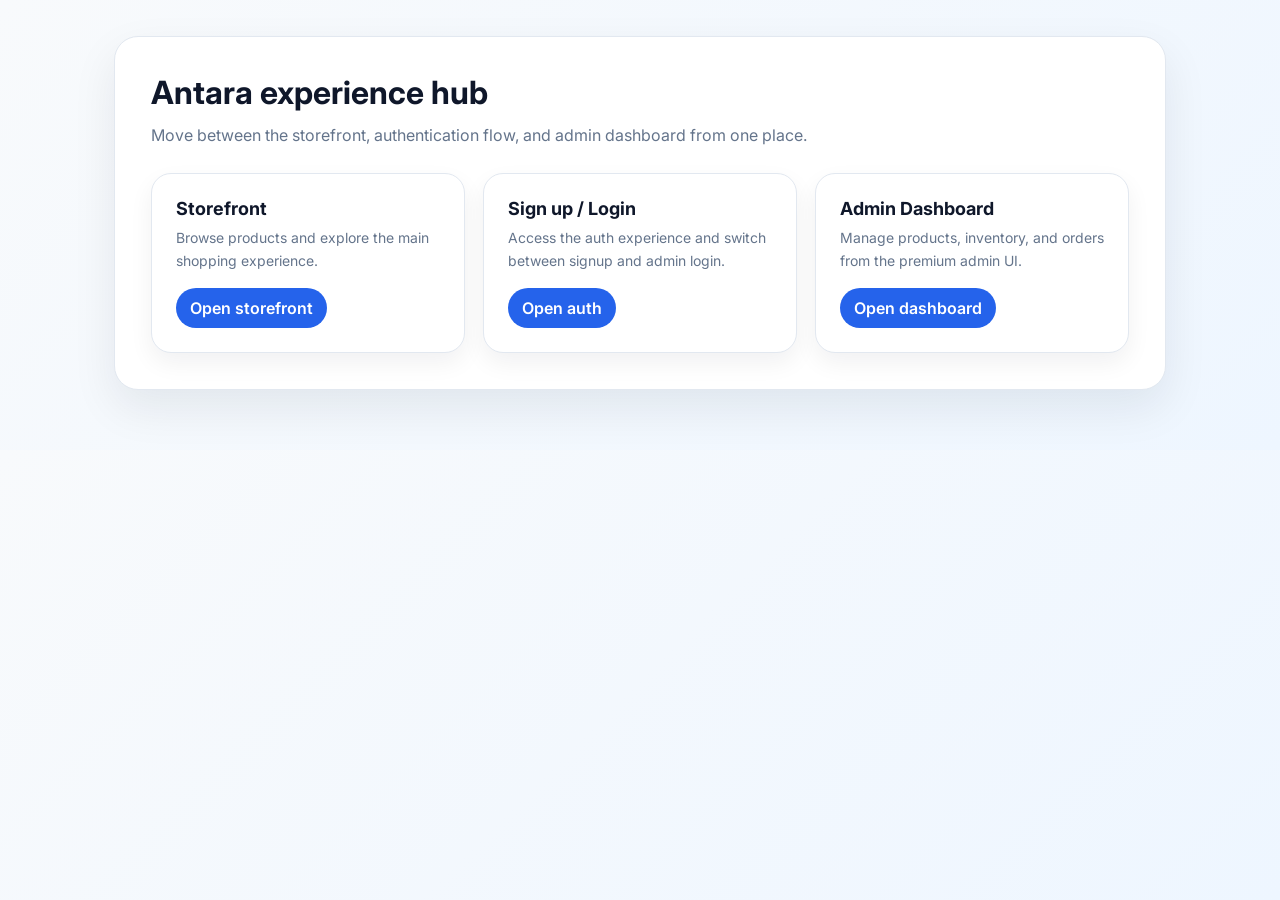
==== index.html @ 6d06340d "Bugs fix" ====
<!DOCTYPE html>
<html lang="en">
<head>
  <meta charset="UTF-8" />
  <meta name="viewport" content="width=device-width, initial-scale=1.0" />
  <title>Antara — Unified Experience</title>
  <link rel="preconnect" href="https://fonts.googleapis.com" />
  <link href="https://fonts.googleapis.com/css2?family=Inter:wght@400;500;600;700;800&display=swap" rel="stylesheet" />
  <style>
    :root {
      --bg:#f8fafc; --surface:#ffffff; --text:#0f172a; --muted:#64748b; --primary:#2563eb; --border:#e2e8f0;
    }
    * { box-sizing: border-box; }
    body {
      margin: 0;
      font-family: 'Inter', sans-serif;
      background: linear-gradient(135deg, #f8fafc 0%, #eef6ff 100%);
      color: var(--text);
    }
    .wrap { max-width: 1100px; margin: 0 auto; padding: 36px 24px 60px; }
    .hero { background: var(--surface); border:1px solid var(--border); border-radius:24px; padding:36px; box-shadow: 0 18px 45px rgba(15,23,42,.08); }
    .hero h1 { margin: 0 0 10px; font-size: 32px; }
    .hero p { margin: 0; color: var(--muted); line-height:1.7; }
    .grid { display:grid; grid-template-columns: repeat(3, 1fr); gap: 18px; margin-top: 24px; }
    .card { background: var(--surface); border:1px solid var(--border); border-radius:20px; padding:24px; box-shadow: 0 10px 24px rgba(15,23,42,.06); }
    .card h3 { margin: 0 0 8px; font-size: 18px; }
    .card p { margin: 0 0 16px; color: var(--muted); font-size: 14px; line-height:1.6; }
    .card a { display:inline-flex; align-items:center; justify-content:center; padding:10px 14px; border-radius:999px; background: var(--primary); color:white; text-decoration:none; font-weight:600; }
    @media (max-width: 860px) { .grid { grid-template-columns: 1fr; } }
  </style>
</head>
<body>
  <div class="wrap">
    <section class="hero">
      <h1>Antara experience hub</h1>
      <p>Move between the storefront, authentication flow, and admin dashboard from one place.</p>
      <div class="grid">
        <div class="card">
          <h3>Storefront</h3>
          <p>Browse products and explore the main shopping experience.</p>
          <a href="antara-ecommerce (1).html">Open storefront</a>
        </div>
        <div class="card">
          <h3>Sign up / Login</h3>
          <p>Access the auth experience and switch between signup and admin login.</p>
          <a href="auth.html">Open auth</a>
        </div>
        <div class="card">
          <h3>Admin Dashboard</h3>
          <p>Manage products, inventory, and orders from the premium admin UI.</p>
          <a href="admin-dashboard.html">Open dashboard</a>
        </div>
      </div>
    </section>
  </div>
</body>
</html>
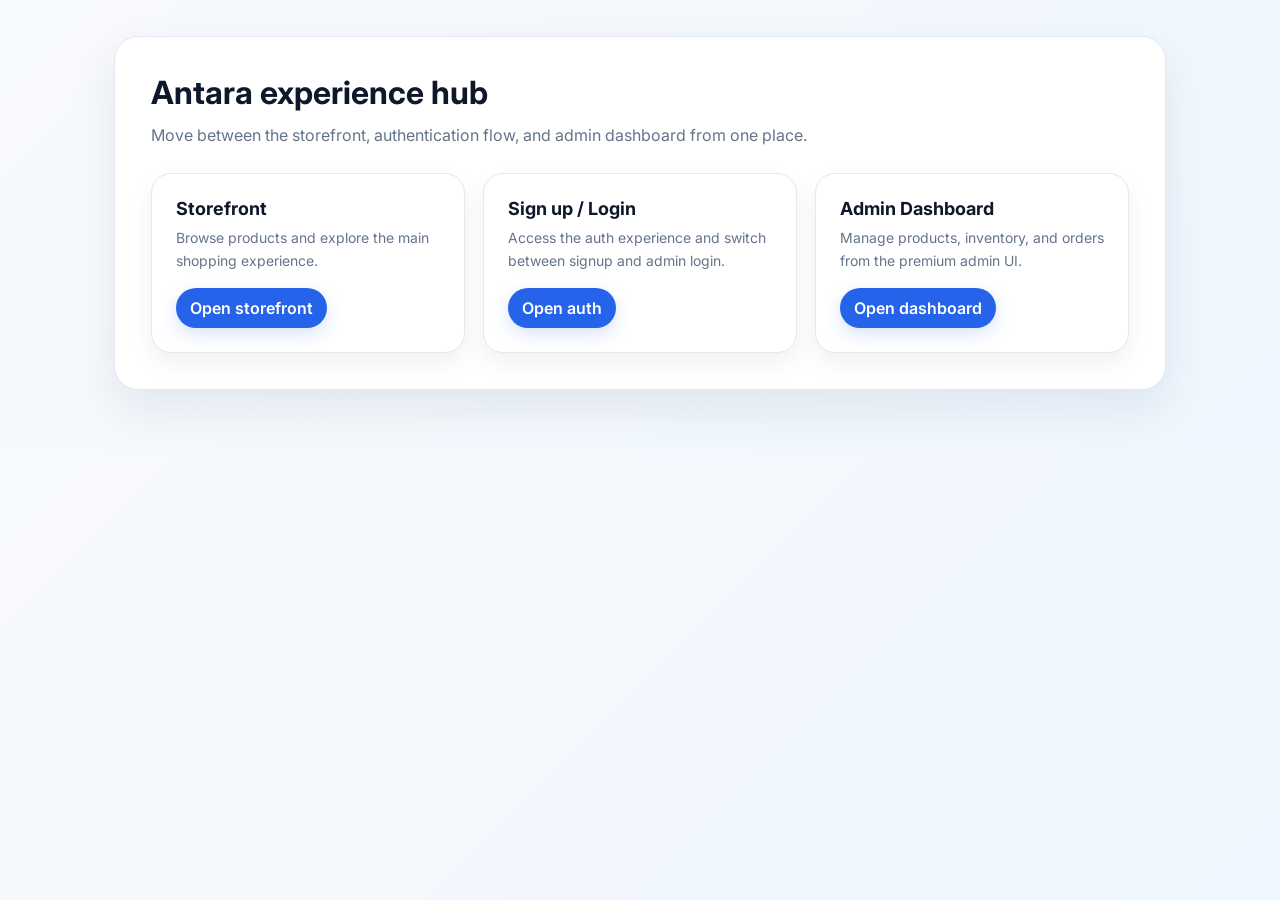
==== commit b578750c: "Animation" ====
--- a/index.html
+++ b/index.html
@@ -25,7 +25,12 @@
     .card { background: var(--surface); border:1px solid var(--border); border-radius:20px; padding:24px; box-shadow: 0 10px 24px rgba(15,23,42,.06); }
     .card h3 { margin: 0 0 8px; font-size: 18px; }
     .card p { margin: 0 0 16px; color: var(--muted); font-size: 14px; line-height:1.6; }
-    .card a { display:inline-flex; align-items:center; justify-content:center; padding:10px 14px; border-radius:999px; background: var(--primary); color:white; text-decoration:none; font-weight:600; }
+    .card a { display:inline-flex; align-items:center; justify-content:center; padding:10px 14px; border-radius:999px; background: var(--primary); color:white; text-decoration:none; font-weight:600; position:relative; overflow:hidden; transition: transform 160ms cubic-bezier(.2,.8,.2,1), box-shadow 160ms; box-shadow: 0 6px 18px rgba(37,99,235,0.18); }
+    .card a:active { transform: scale(0.97); box-shadow: 0 4px 12px rgba(37,99,235,0.12); }
+
+    /* Ripple effect */
+    .card a .ripple { position:absolute; border-radius:50%; transform:scale(0); background: rgba(255,255,255,0.35); animation: ripple 600ms ease-out; pointer-events:none; }
+    @keyframes ripple { to { transform: scale(4); opacity: 0; } }
     @media (max-width: 860px) { .grid { grid-template-columns: 1fr; } }
   </style>
 </head>
@@ -53,5 +58,23 @@
       </div>
     </section>
   </div>
+  <script>
+    document.addEventListener('DOMContentLoaded', function(){
+      document.querySelectorAll('.card a').forEach(function(el){
+        el.addEventListener('pointerdown', function(e){
+          var rect = el.getBoundingClientRect();
+          var span = document.createElement('span');
+          span.className = 'ripple';
+          var size = Math.max(rect.width, rect.height);
+          span.style.width = size + 'px';
+          span.style.height = size + 'px';
+          span.style.left = (e.clientX - rect.left - size/2) + 'px';
+          span.style.top = (e.clientY - rect.top - size/2) + 'px';
+          el.appendChild(span);
+          setTimeout(function(){ span.remove(); }, 700);
+        });
+      });
+    });
+  </script>
 </body>
 </html>
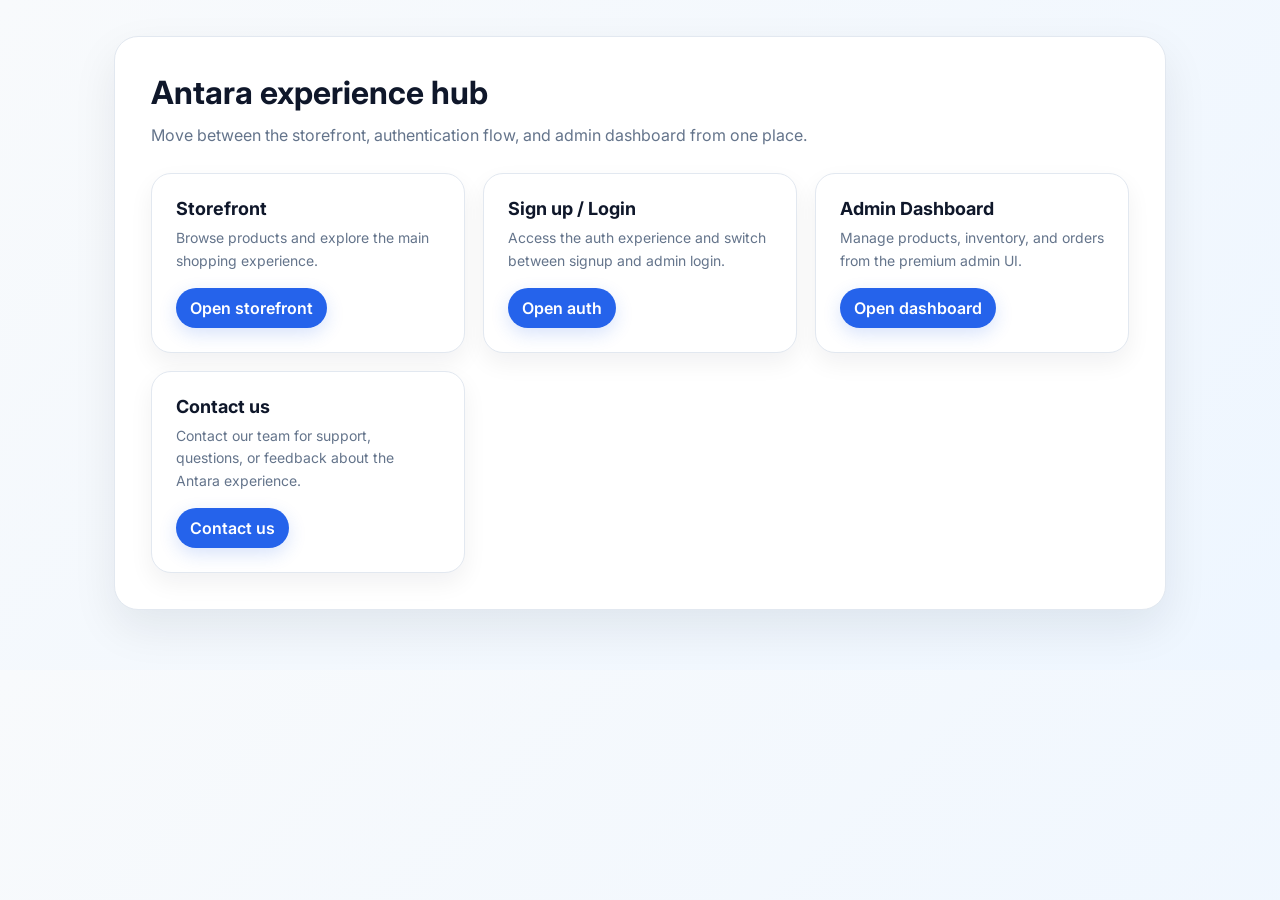
==== commit e8894992: "Contact" ====
--- a/index.html
+++ b/index.html
@@ -55,8 +55,20 @@
           <p>Manage products, inventory, and orders from the premium admin UI.</p>
           <a href="admin-dashboard.html">Open dashboard</a>
         </div>
+        <div class="card">
+          <h3>Contact us</h3>
+          <p>Contact our team for support, questions, or feedback about the Antara experience.</p>
+          <a href="contact.html">Contact us</a>
+        </div>
       </div>
     </section>
+  </div>
+  <!-- Auth modal (iframe) -->
+  <div id="authModal" style="display:none;position:fixed;inset:0;background:rgba(2,6,23,0.6);backdrop-filter:blur(4px);align-items:center;justify-content:center;z-index:1200;">
+    <div style="position:relative;width:100%;max-width:1100px;margin:24px;">
+      <button id="authModalClose" style="position:absolute;right:-6px;top:-6px;background:white;border-radius:999px;border:none;padding:8px 10px;cursor:pointer;box-shadow:0 6px 18px rgba(2,6,23,0.2);">✕</button>
+      <iframe id="authFrame" src="" style="width:100%;height:80vh;border:0;border-radius:16px;overflow:hidden;display:block;background:white;"></iframe>
+    </div>
   </div>
   <script>
     document.addEventListener('DOMContentLoaded', function(){
@@ -75,6 +87,45 @@
         });
       });
     });
+    // Open auth page in modal iframe when clicking auth link
+    (function(){
+      function openAuthModal(){
+        var modal = document.getElementById('authModal');
+        var frame = document.getElementById('authFrame');
+        frame.src = 'auth.html';
+        modal.style.display = 'flex';
+      }
+
+      function closeAuthModal(){
+        var modal = document.getElementById('authModal');
+        var frame = document.getElementById('authFrame');
+        frame.src = '';
+        modal.style.display = 'none';
+      }
+
+      document.addEventListener('click', function(e){
+        var a = e.target.closest && e.target.closest('.card a[href="auth.html"]');
+        if(a){
+          e.preventDefault();
+          openAuthModal();
+        }
+      });
+
+      document.getElementById('authModalClose').addEventListener('click', closeAuthModal);
+
+      // Listen for messages from auth iframe to navigate top-level (e.g., after login)
+      window.addEventListener('message', function(ev){
+        try{
+          var msg = typeof ev.data === 'string' ? JSON.parse(ev.data) : ev.data;
+          if(msg && msg.navigate){
+            window.location.href = msg.navigate;
+          }
+          if(msg && msg.closeModal){
+            closeAuthModal();
+          }
+        }catch(err){ /* ignore parse errors */ }
+      }, false);
+    })();
   </script>
 </body>
 </html>
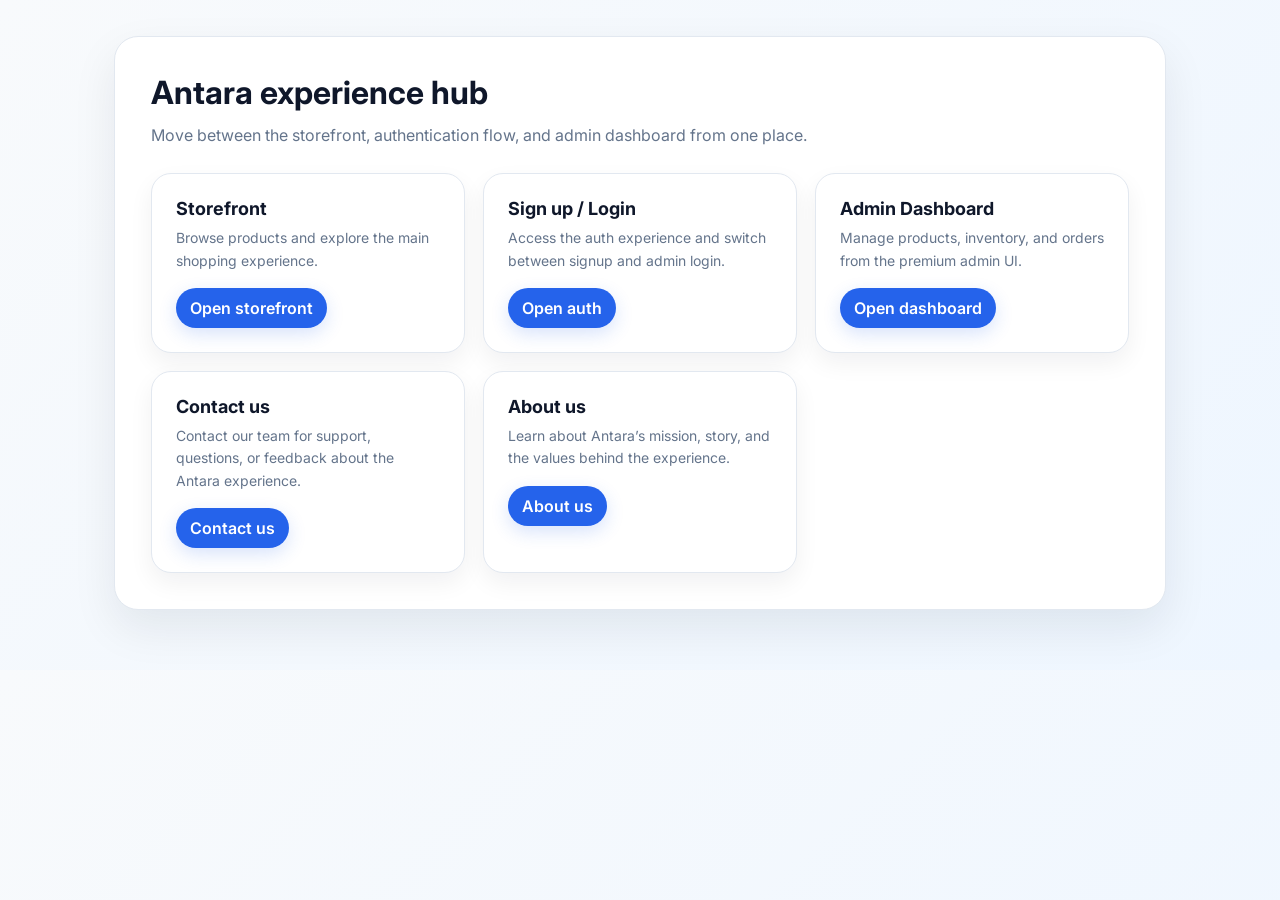
==== commit a265d63b: "About page" ====
--- a/index.html
+++ b/index.html
@@ -59,6 +59,11 @@
           <h3>Contact us</h3>
           <p>Contact our team for support, questions, or feedback about the Antara experience.</p>
           <a href="contact.html">Contact us</a>
+        </div>
+        <div class="card">
+          <h3>About us</h3>
+          <p>Learn about Antara’s mission, story, and the values behind the experience.</p>
+          <a href="about.html">About us</a>
         </div>
       </div>
     </section>
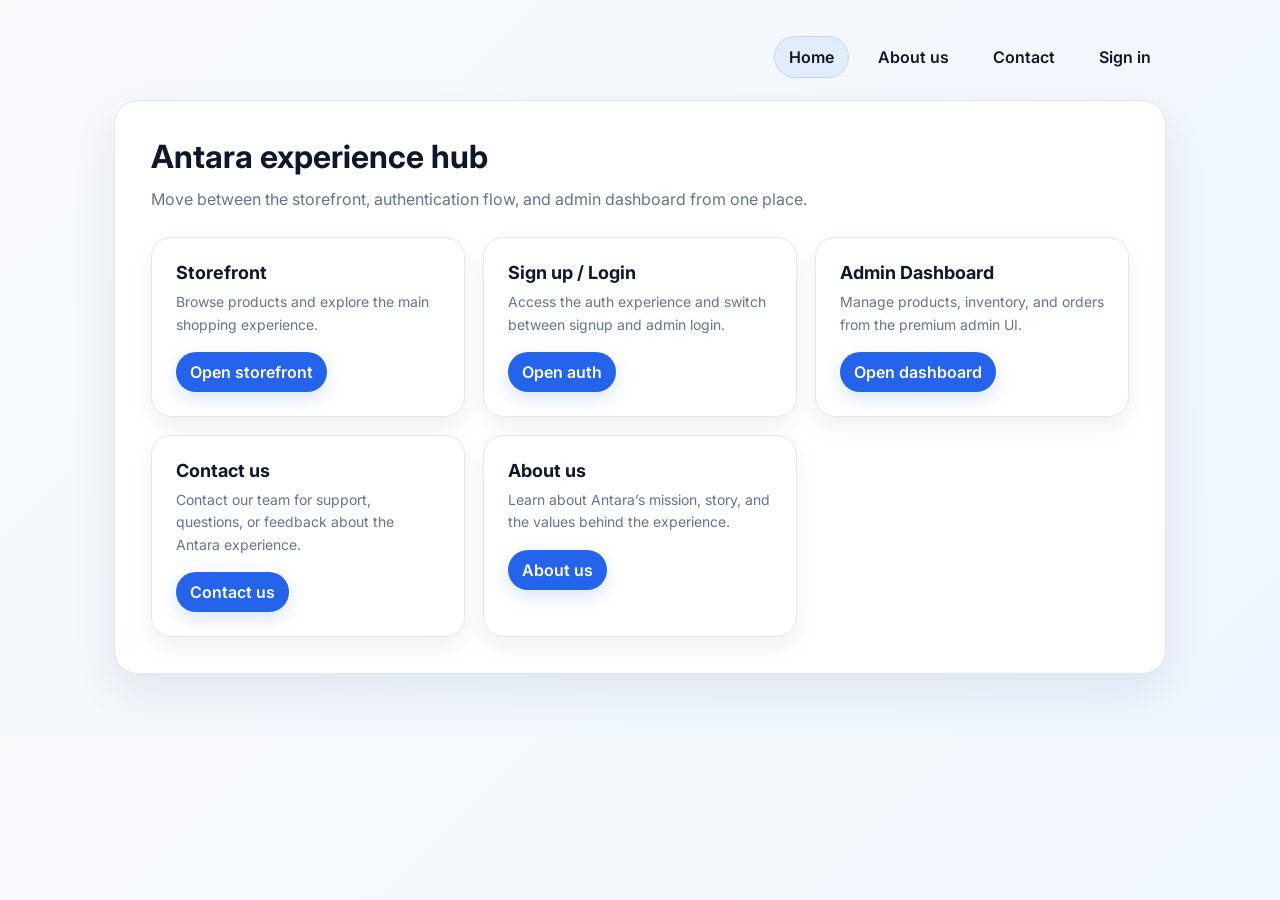
==== commit 5b1ef0c0: "add info" ====
--- a/index.html
+++ b/index.html
@@ -19,6 +19,9 @@
     }
     .wrap { max-width: 1100px; margin: 0 auto; padding: 36px 24px 60px; }
     .hero { background: var(--surface); border:1px solid var(--border); border-radius:24px; padding:36px; box-shadow: 0 18px 45px rgba(15,23,42,.08); }
+    .main-nav { display: flex; flex-wrap: wrap; gap: 14px; justify-content: flex-end; margin-bottom: 22px; }
+    .main-nav a { color: var(--text); text-decoration: none; font-weight: 600; padding: 10px 14px; border-radius: 999px; border: 1px solid transparent; transition: background 0.2s ease, border-color 0.2s ease; }
+    .main-nav a:hover, .main-nav a.active { background: rgba(37,99,235,0.08); border-color: rgba(37,99,235,0.16); }
     .hero h1 { margin: 0 0 10px; font-size: 32px; }
     .hero p { margin: 0; color: var(--muted); line-height:1.7; }
     .grid { display:grid; grid-template-columns: repeat(3, 1fr); gap: 18px; margin-top: 24px; }
@@ -36,6 +39,12 @@
 </head>
 <body>
   <div class="wrap">
+    <nav class="main-nav">
+      <a href="index.html" class="active">Home</a>
+      <a href="about.html">About us</a>
+      <a href="contact.html">Contact</a>
+      <a href="auth.html">Sign in</a>
+    </nav>
     <section class="hero">
       <h1>Antara experience hub</h1>
       <p>Move between the storefront, authentication flow, and admin dashboard from one place.</p>
